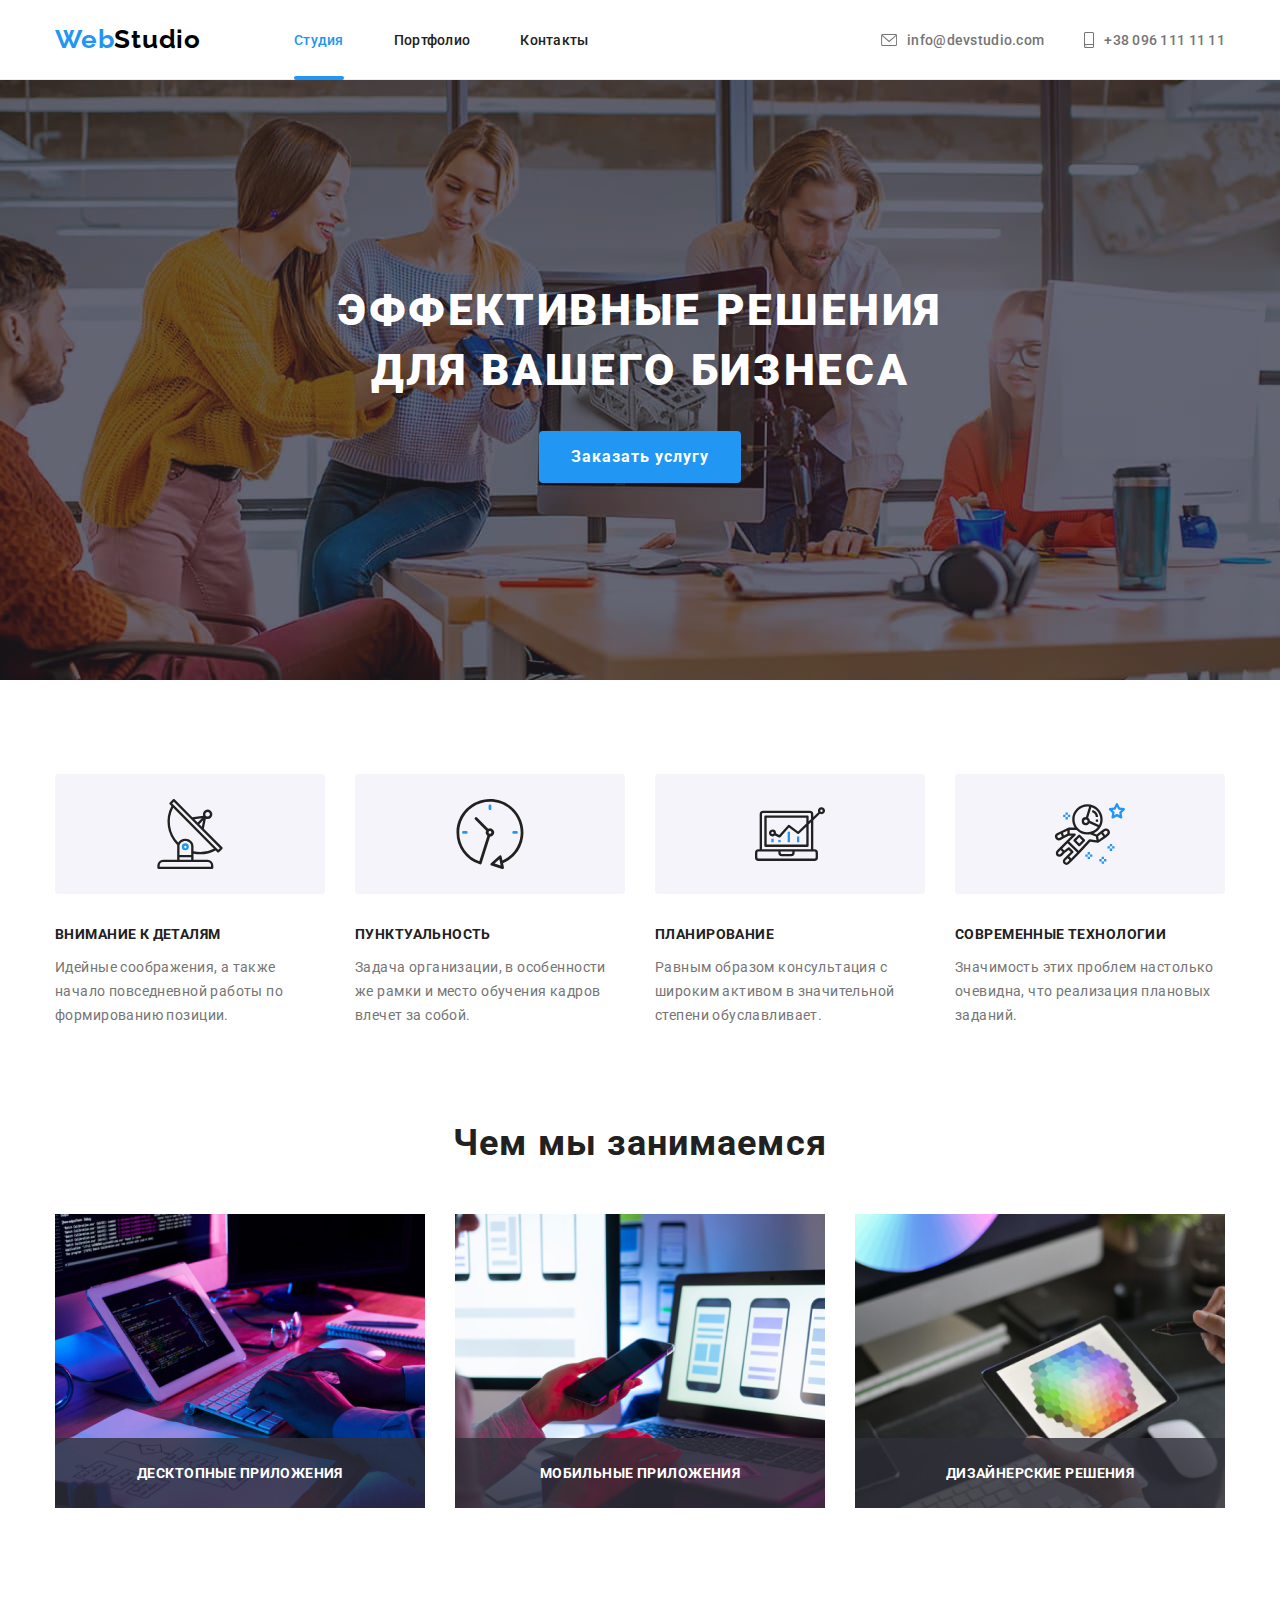
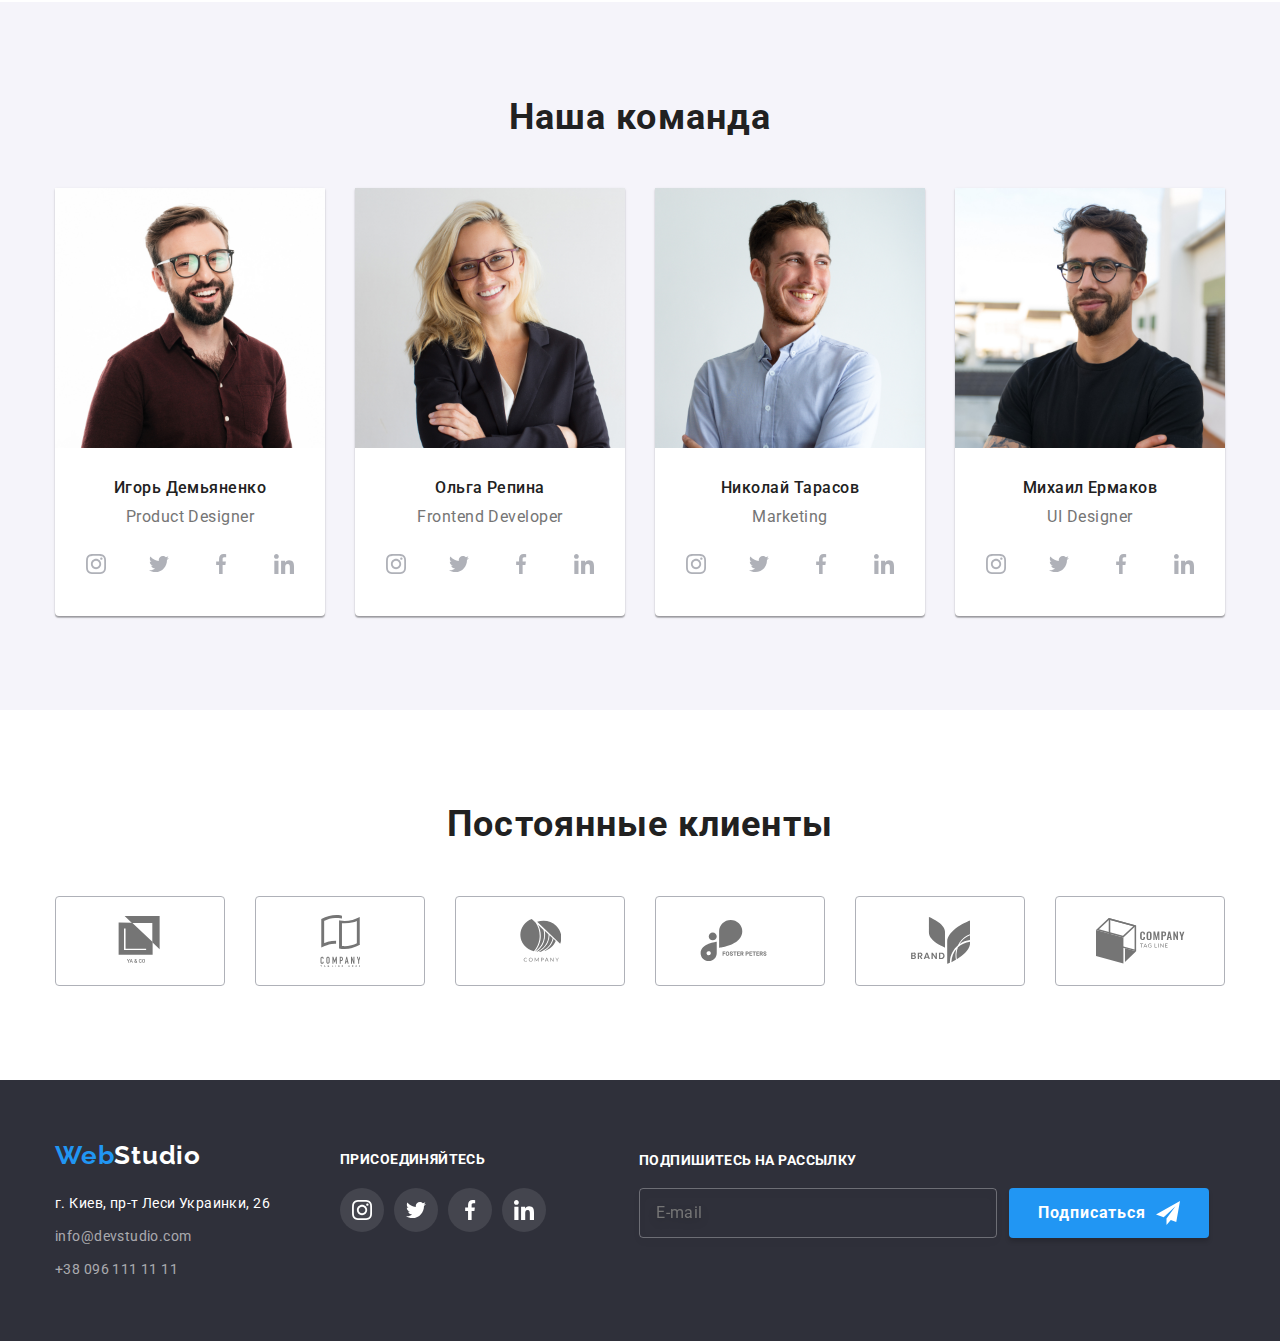
==== index.html @ c28a4b3b "Стартовый коммит" ====
<!DOCTYPE html>
<html lang="ru">
  <head>
    <meta charset="UTF-8" />
    <meta name="viewport" content="width=</head>device-width, initial-scale=1.0" />
    <title>WebStudio</title>
    <link rel="stylesheet" href="https://cdnjs.cloudflare.com/ajax/libs/modern-normalize/1.0.0/modern-normalize.css">
    <link href="https://fonts.googleapis.com/css2?family=Raleway:wght@700&family=Roboto:wght@400;500;700;900&display=swap" rel="stylesheet">
    <link rel="stylesheet" href="./css/style.css">
  </head>
  <body>

    <!--HEADER-->

      <header class="header">
        <div class="container">
        <nav class="navigation">
        <a class="logo" href="./index.html" aria-label="Logotype"> <span class="logo-web">Web</span>Studio</a>
        <ul class="navigation-list">
          <li class="navigation-list-item"><a class="navigation-list-link current" href="./index.html">Студия</a></li>
          <li class="navigation-list-item"><a class="navigation-list-link" href="./portfolio.html">Портфолио</a></li>
          <li class="navigation-list-item"><a class="navigation-list-link " href="">Контакты</a></li>
        </ul>
      </nav>
      <ul class="header-contacts">
          <li class="header-contacts-item"> 
            <a class="header-mail-link" href="mailto:info@devstudio.com">
              <svg class="envelope-svg" width="16px" height="12px">
               <use href="./img/sprite.svg#envelope"></use>
              </svg>
              info@devstudio.com 
            </a>
          </li>
          <li class="header-contacts-item">
            <a class="header-tel-link" href="tel:+380961111111">
              <svg class="smartphone-svg" width="10px" height="16px">
                <use href="./img/sprite.svg#smartphone"></use>
               </svg>
              +38 096 111 11 11
            </a>
          </li>
      </ul>
       </div>
     </header>


      <main>
        <!--HERO-->
        <div class="overlay">
         <section class="hero section">
          <div class="container">
          <h1 class="hero-title">Эффективные решения <br> для вашего бизнеса</h1>
          <a  class="hero-button" data-modal-open href="#">Заказать услугу</a>
        </div>
        </section>
      </div>
      

        <!-- FEATURES-->
        
        <section class="features">
          <div class="container">
          <h2 hidden class="features-title" >Особенности</h2>

          <ul class="features-list">
            <li class="features-list-item icon-1" >
              
<h3 class="features-subtitle">Внимание к деталям</h3>
<p class="features-text">
  Идейные соображения, а также начало повседневной работы по формированию позиции.
</p>
            </li>
            <li class="features-list-item icon-2" >
              <h3 class="features-subtitle">Пунктуальность</h3>
              <p class="features-text">
          Задача организации, в особенности же рамки и место обучения кадров влечет за собой.
             </p>
            </li>
            <li class="features-list-item icon-3">
              <h3 class="features-subtitle">Планирование</h3>
              <p class="features-text">
                Равным образом консультация с широким активом в значительной степени обуславливает.
              </p></li>
            <li class="features-list-item icon-4">
              <h3 class="features-subtitle">Современные технологии</h3>
<p class="features-text">
  Значимость этих проблем настолько очевидна, что реализация плановых заданий.
</p>
            </li>
          </ul>
        </div>
                </section>
      
          
        <!--WHAT WE DO-->

        <section class="examples">
          <div class="container">
          <h2 class="examples-titles"> Чем мы занимаемся</h2>
          <ul class="examples-list">
            <li>
              <div class="wrapper-examples">
           <img src="./img/pic1.jpg" alt="мужчина пишет код" width="370" height="294">
           <div class="overlay-examples">
           <p class="text-overlay-examples">Десктопные приложения</p>
          </div>
        </div>
            </li>
            <li>
              <div class="wrapper-examples">
              <img src="./img/pic3.jpg" alt="кто-то держит смартфон" width="370" height="294">
              <div class="overlay-examples">
                <p class="text-overlay-examples">Мобильные приложения</p>
              </div>
            </div>
            </li>
            <li>
              <div class="wrapper-examples">
              <img src="./img/pic2.jpg" alt="кто-то держит планшет" width="370" height="294">
              <div class="overlay-examples">
                <p class="text-overlay-examples">Дизайнерские решения</p>
              </div>
            </div>
            </li>
          </ul>
        </div>
        </section>

        <!--Our team-->
        <section class="team">
          <div class="container">
          <h2 class="team-title">Наша команда </h2>
          <ul class="team-list">
            <li class="teammate-item">
          <img src="./img/teammate1.jpg" alt="игорь улыбается" width="270" height="260">
          <div class="description-container">
          <h3 class="teammate-name">Игорь Демьяненко</h3>
          <p class="teammate-position" lang="en">Product Designer</p>
          <ul class="social-list">
          <li><a class="social-list-link" href=""><svg class="social-svg" width="20px" height="20px">
            <use href="./img/sprite.svg#instagram"></use>
          </svg>
        </a>
      </li>
          <li><a class="social-list-link" href=""><svg class="social-svg" width="20px" height="20px">
            <use href="./img/sprite.svg#twitter"></use>
          </svg>
        </a>
      </li>
          <li><a class="social-list-link" href=""><svg class="social-svg" width="20px" height="20px">
            <use href="./img/sprite.svg#facebook"></use>
          </svg>
        </a>
      </li>
          <li><a class="social-list-link" href=""><svg class="social-svg" width="20px" height="20px">
            <use href="./img/sprite.svg#linkedin"></use>
          </svg>
        </a>
      </li>
        </ul>
</div>
            </li>
            <li class="teammate-item">
              <img src="./img/teammate2.jpg" alt="ольга улыбается" width="270" height="260">
              <div class="description-container">         
          <h3 class="teammate-name">Ольга Репина</h3>
          <p class="teammate-position" lang="en">Frontend Developer</p>
          <ul class="social-list">
            <li><a class="social-list-link" href=""><svg class="social-svg" width="20px" height="20px">
              <use href="./img/sprite.svg#instagram"></use>
            </svg>
          </a>
        </li>
            <li><a class="social-list-link" href=""><svg class="social-svg" width="20px" height="20px">
              <use href="./img/sprite.svg#twitter"></use>
            </svg>
          </a>
        </li>
            <li><a class="social-list-link" href=""><svg class="social-svg" width="20px" height="20px">
              <use href="./img/sprite.svg#facebook"></use>
            </svg>
          </a>
        </li>
            <li><a class="social-list-link" href=""><svg class="social-svg" width="20px" height="20px">
              <use href="./img/sprite.svg#linkedin"></use>
            </svg>
          </a>
        </li>
          </ul>
          </div>
            </li>
            <li class="teammate-item">
              <img src="./img/teammate3.jpg" alt="николай улыбается" width="270" height="260">
              <div class="description-container">             
               <h3 class="teammate-name">Николай Тарасов</h3>
               <p class="teammate-position" lang="en">Marketing</p>
               <ul class="social-list">
                 <li><a class="social-list-link" href=""><svg class="social-svg" width="20px" height="20px">
                   <use href="./img/sprite.svg#instagram"></use>
                 </svg>
                </a>
              </li>
                 <li><a class="social-list-link" href=""><svg class="social-svg" width="20px" height="20px">
                   <use href="./img/sprite.svg#twitter"></use>
                 </svg>
                </a>
              </li>
                 <li><a class="social-list-link" href=""><svg class="social-svg" width="20px" height="20px">
                   <use href="./img/sprite.svg#facebook"></use>
                 </svg>
                </a>
              </li>
                 <li><a class="social-list-link" href=""><svg class="social-svg" width="20px" height="20px">
                   <use href="./img/sprite.svg#linkedin"></use>
                 </svg>
                </a>
              </li>
               </ul>
               </div>
            </li>
            <li class="teammate-item">
              <img src="./img/teammate4.jpg" alt="ольга улыбается" width="270" height="260">
              <div class="description-container">   
           <h3 class="teammate-name">Михаил Ермаков</h3>
           <p class="teammate-position" lang="en">UI Designer</p>
           <ul class="social-list">
             <li><a class="social-list-link" href=""><svg class="social-svg" width="20px" height="20px">
               <use href="./img/sprite.svg#instagram"></use>
             </svg>
            </a>
          </li>
             <li><a class="social-list-link" href=""><svg class="social-svg" width="20px" height="20px">
               <use href="./img/sprite.svg#twitter"></use>
             </svg>
            </a>
          </li>
             <li><a class="social-list-link" href=""><svg class="social-svg" width="20px" height="20px">
               <use href="./img/sprite.svg#facebook"></use>
             </svg>
            </a>
          </li>
             <li><a class="social-list-link" href=""><svg class="social-svg" width="20px" height="20px">
               <use href="./img/sprite.svg#linkedin"></use>
             </svg>
            </a>
          </li>
           </ul>
           </div>
            </li>
          </ul>
        </div>
        </section>

         <!--CLIENTS-->

    <section class="clients-section">
      <div class="container">
       <h2 class="clients-title">Постоянные клиенты</h2>
       <ul class="clients-list">
         <li class="clients-item"><a class="clients-link" href="">
           <svg class="clients-icon"  width="45px" height="50px" >
            <use href="./img/sprite.svg#client-1"></use>
           </svg>
         </a>
        </li>
        <li class="clients-item"><a class="clients-link" href="">
          <svg class="clients-icon" width="40px" height="52px" >
           <use href="./img/sprite.svg#client-2"></use>
          </svg>
        </a>
       </li>
       <li class="clients-item"><a class="clients-link" href="">
        <svg class="clients-icon" width="41px" height="43px" >
         <use href="./img/sprite.svg#client-3"></use>
        </svg>
      </a>
     </li>
     <li class="clients-item"><a class="clients-link" href="">
      <svg class="clients-icon" width="80px" height="42px" >
       <use href="./img/sprite.svg#client-4"></use>
      </svg>
    </a>
   </li>
   <li class="clients-item"><a class="clients-link" href="">
    <svg class="clients-icon" width="59px" height="47px" >
     <use href="./img/sprite.svg#client-5"></use>
         </svg>
       </a>
      </li>
      <li class="clients-item"><a class="clients-link" href="">
       <svg class="clients-icon" width="89px" height="46px" >
        <use href="./img/sprite.svg#client-6"></use>
       </svg>
     </a>
     </li>
       </ul>
      </div>
      </section>
      </main>


      <!--FOOTER-->
      <footer class="footer">
        <div class="container container-footer">
          <div class="footer-contacts">
          <a class="logo webstudio" href="./index.html" aria-label="Logotype"><span class="logo-web">Web</span><span class="logo-footer">Studio</span></a>
          <address class="address">
           
            <ul class="address-footer">
              <li class="address-footer-item"> г. Киев, пр-т Леси Украинки, 26</li>
              <li class="address-footer-item"><a class="footer-mail-link" href="mailto:info@devstudio.com">info@devstudio.com</a></li>
              <li class="address-footer-item"><a class="footer-tel-link" href="tel:+380961111111">+38 096 111 11 11</a> </li>
           </ul>       
        </address>
      </div>
        <div class="footer-connections">
          <h2>присоединяйтесь</h2>
          <ul class="social-list-footer">
            <li class="item-link-footer"><a class="social-link-footer" href=""><svg class="social-svg" width="20px" height="20px">
              <use href="./img/sprite.svg#instagram"></use>
            </svg></a></li>
            <li class="item-link-footer"><a class="social-link-footer" href=""><svg class="social-svg" width="20px" height="20px">
              <use href="./img/sprite.svg#twitter"></use>
            </svg></a></li>
            <li class="item-link-footer"><a class="social-link-footer" href=""><svg class="social-svg" width="20px" height="20px">
              <use href="./img/sprite.svg#facebook"></use>
            </svg></a></li>
            <li class="item-link-footer"><a class="social-link-footer" href=""><svg class="social-svg" width="20px" height="20px">
              <use href="./img/sprite.svg#linkedin"></use>
            </svg></a></li>
          </ul>
          </div>

          <div class="subscribe">
            <h2 class="subscribe-title">Подпишитесь на рассылку</h2>
            <form action="#" class="subscribe-form">
              <input type="email" name="subscribe-email" class="subscribe-input" placeholder="E-mail">
            
              <button type="submit" class="subscribe-btn">
                Подписаться
              </button>
            </form>
          </div>
      </div>
      </footer>


      <div class="backdrop is-hidden" data-modal>
        <div class="modal">
          <button type="button" class="close-button" data-modal-close> <svg  width="12px" height="12px">
            <use href="./img/sprite.svg#close-black">
            </use>
          </svg>
         </button>
         <form action="#" class="modal-form">
           <h2 class="modal-form-title">Оставьте свои данные, мы вам перезвоним</h2>

           <label class="modal-form-field"> 
            <span class="label-name">Имя</span>
             <span class="modal-form-field-wrapper">
           <input type="text" name="user-name" class="modal-form-input" required>
           <svg width="12" height="12" class="modal-form-svg-icon">
            <use href="./img/sprite.svg#icon-person"></use>
        </svg>
      </span>
          </label>

          <label class="modal-form-field">
            <span class="label-name">Телефон</span>
            <span class="modal-form-field-wrapper">
           <input type="tel" name="user-phone" class="modal-form-input" required>
           <svg width="12" height="12" class="modal-form-svg-icon">
            <use href="./img/sprite.svg#icon-tel-black"></use>
        </svg>
      </span>
          </label>

          <label class="modal-form-field">
             <span class="label-name">Почта</span>  
             <span class="modal-form-field-wrapper">
           <input type="email" name="user-email" class="modal-form-input" required>
           <svg width="12" height="12" class="modal-form-svg-icon">
            <use href="./img/sprite.svg#icon-email-black"></use>
        </svg>
      </span>
          </label>

          <label class="modal-form-field textarea-field">
            <span class="label-name">Комментарий</span>
           <textarea name="user-message" class="modal-form-message" placeholder="Введите текст"></textarea>
          </label>

             <input type="checkbox" name="user-policy" id="check-policy" class="modal-form-policy visually-hidden">
             <label for="check-policy" class="modal-form-policy-label">
              Соглашаюсь с рассылкой и принимаю <a href="#" style="color:#2196F3;" class="check-link">  Условия договора</a>
             </label>

             <div class="btn-wrapper">
             <button type="submit" value="accept-policy" class="modal-form-btn">Отправить</button>
            </div>
           
         </form>
        </div>
      </div>
      <script src="./js/modal.js"></script>
  </body>
</html>
---- css/style.css ----
:root {
    --main-font: "Roboto", sans-serif;
    --secondary-font: "Raleway", sans-serif;
    --primary-text-color: #757575;
    --secondary-text-color: #212121;
    --title-text-color: #FFFFFF;
    --accent-color: #2196F3;
    --bg-color: #2F303A;
    }    

    *,
    *::before,
    *::after {
      margin: 0;
      padding: 0;
    }

    .visually-hidden {
      position: absolute !important;
      clip: rect(1px 1px 1px 1px); /* IE6, IE7 */
      clip: rect(1px, 1px, 1px, 1px);
      padding: 0 !important;
      border: 0 !important;
      height: 1px !important;
      width: 1px !important;
      overflow: hidden;
    }

body {
    font-family: var(--main-font);
    font-style: normal;

}
ul{
      list-style: none;
}

a{
    text-decoration: none;
}

img{
    display: block;
}
    

.container{
    margin-left: auto;
    margin-right: auto;
    width: 1200px;
    padding-right: 15px ;
    padding-left: 15px;
    }

/*======START MODAL FORM=======*/
.backdrop{
  position: fixed;
  top:0;
  left:0;
  width: 100%;
  height: 100%;
  background-color: rgba(0, 0, 0, 0.2);
  transition-duration: 250ms;
  transition-timing-function: cubic-bezier(0.4, 0, 0.2, 1);
  overflow-y: auto;
  
}

.modal{
  position: absolute;
  top: 50%;
  left: 50%;
  transform: translate(-50%, -50%);
  
  width: 528px;
  height: 581px;
  background-color: #fff;
  box-shadow: 0px 1px 3px rgba(0, 0, 0, 0.12), 0px 1px 1px rgba(0, 0, 0, 0.14), 0px 2px 1px rgba(0, 0, 0, 0.2);
  border-radius: 4px;
  padding: 40px;
}
 .backdrop.is-hidden{
  opacity: 0;
  visibility: hidden;
  pointer-events: none;
}

.modal-form{
  display: flex;
  flex-direction: column;
}

.modal-form-title{
margin-bottom: 12px;
font-family:var(--main-font)
font-style: normal;
font-weight: bold;
font-size: 20px;
line-height: 1.15;
text-align: center;
letter-spacing: 0.03em;
color:var(--secondary-text-color)

}

.modal-form-field{

margin-bottom: 10px;
font-family:var(--main-font);
font-style: normal;
font-weight: normal;
font-size: 12px;
line-height: 1.17;
letter-spacing: 0.01em;
color:var(--primary-text-color);

}

.label-name{
  display: block;
  margin-bottom: 4px;
}
.modal-form-field-wrapper{
  display: block;
  position: relative;
  
  
}

.modal-form-svg-icon{
  position: absolute;
  top: 50%;
  transform: translateY(-50%);
  left: 12px;
  
  
}

.modal-form-input:focus,
.modal-form-message:focus{
  outline: none;
  border: 1px solid var(--accent-color) ;
}

.modal-form-input:focus +.modal-form-svg-icon{
  fill: var(--accent-color);
}

.modal-form-input{
display: block;
width: 100%;
height: 40px;
padding-left: 42px;
background-color: #FFFFFF;
transition-duration: 250ms;
transition-timing-function: cubic-bezier(0.4, 0, 0.2, 1);


border: 1px solid rgba(33, 33, 33, 0.2);
border-radius: 4px;

}
.textarea-field{
  
  margin-bottom: 20px;
}

.modal-form-message{
display: block;
width: 100%;
padding: 12px 16px;
height: 120px;
border: 1px solid rgba(33, 33, 33, 0.2);
border-radius: 4px;
resize: none;
transition-duration: 250ms;
transition-timing-function: cubic-bezier(0.4, 0, 0.2, 1);

}

.modal-form-policy:checked + .modal-form-policy-label::before{
  background-image: url(../img/checked.svg);
  background-color: #2196F3;
  background-repeat: no-repeat;
  border-color: #2196F3;
  
}

.modal-form-policy-label::before{
  content: "";
  display: inline-block;
  
  width: 16px;
  height: 15px;
  border: 2px solid #212121;
  border-radius: 4px;
  margin-right: 8px;
  cursor: pointer;
  
}


.modal-form-policy-label{
  display: flex;
  align-items: center;
  margin-bottom: 30px;
  
  font-style: normal;
  font-weight: 400;
  font-size: 14px;
  line-height: 1.72;
  letter-spacing: 0.03em;
  color: var(--primary-text-color);
  font-family: var(--main-font);

}

.close-button{
  position: absolute;
  top: 8px;
  right: 8px;
  width: 30px;
  height: 30px;
  background-color: #FFFFFF;
  border: 1px solid rgba(0, 0, 0, 0.1);
  border-radius: 50%;
  cursor: pointer;
  transition-duration: 250ms;
  transition-timing-function: cubic-bezier(0.4, 0, 0.2, 1);
}

.close-button:hover,
.close-button:focus{
  fill: var(--accent-color);
}

.btn-wrapper{
  display: flex;
  justify-content: center;
}

.modal-form-btn{
 align-self: flex-start;
 border: 0px;
 border-radius: 4px;
padding: 11px 32px;
box-shadow: 0px 4px 4px rgba(0, 0, 0, 0.15);
border-radius: 4px;
min-width: 200px;

font-weight: 700;
font-size: 16px;
line-height: 1.88;
align-items: center;
letter-spacing: 0.06em;
color: var(--title-text-color);
background-color:var(--accent-color);
cursor: pointer;
}


.check-link{
  text-decoration: underline;
}
/*======END MODAL FORM=========*/

/*-----START HEADER-------*/

.header {
  display: block;
    height: 80px;
    border-bottom: 1px solid #ececec;
}

.header .container{
    display: flex;
    }
    
.logo{
    font-family: var(--secondary-font);
    font-weight: 700;
    font-size: 26px;
    line-height: 1.20;
    letter-spacing: 0.03em;
    color: #000000;
    
}
.logo-web{
    color: var(--accent-color);
}

.navigation{
    display: flex;
    align-items: center;
    
    
}
.navigation-list{
    display: flex;
    margin-left: 93px;
    
}

.navigation-list-item{

    margin-right: 50px;
    position: relative;
    
    }
.navigation-list-item:last-child{
    margin-right: 0;
}
.navigation .navigation-list-link.current{
    color: var(--accent-color);
   }


.navigation-list-link{
  display: block;
  padding-bottom: 32px;
  padding-top: 32px;
  
    
    font-weight: 500;
    font-size: 14px;
    line-height: 1.15;
    letter-spacing: 0.02em;
    color: var(--secondary-text-color);
    transition-duration: 250ms;
    transition-timing-function: cubic-bezier(0.4, 0, 0.2, 1);
    
}
.navigation-list-link.current::after{
  content: "";
  display: block;
  width: 100%;
  position: absolute;
  bottom: 0;
  left: 0;
  height: 4px;
  background: #2196F3;
  border-radius: 2px;
}

 

.navigation-list-link:hover,
.navigation-list-link:focus{
color: var(--accent-color); 
}
 
.header-contacts{
    display: flex;
    align-items: center;
    margin-left:auto;
    }

.header-contacts-item{
    
    margin-right: 40px;
    
}


.header-contacts-item:last-child{
margin-right: 0;
}

.header-mail-link{
    display: flex;
    align-items: center;
}
.envelope-svg{
    
    margin-right: 10px;
    fill: currentcolor;
    
}
.header-tel-link{
    display: flex;
    align-items: center;
}
.smartphone-svg{
    margin-right: 10px;
    fill: currentcolor;
}
.envelope-svg:hover,
.envelope-svg:focus,
.smartphone-svg:hover,
.smartphone-svg:focus{

    fill: var(--accent-color);
}

.header-tel-link,
.header-mail-link{
font-weight: 500;
font-size: 14px;
line-height: 1,15;
letter-spacing: 0.02em;
color: var(--primary-text-color);
transition-duration: 250ms;
  transition-timing-function: cubic-bezier(0.4, 0, 0.2, 1);
}


.header-tel-link:hover,
.header-tel-link:focus,
.header-mail-link:hover,
.header-mail-link:focus {
color: var(--accent-color);
}

/*------END HEADER--------*/

/*--------START HERO----------*/

.overlay{
    height: 600px;
    max-width: 1600px;
    margin-left: auto;
    margin-right: auto;
    background-color: #C4C4C4;
    background-image: linear-gradient(
      to right,
      rgba(47, 48, 58, 0.4),
      rgba(47, 48, 58, 0.4)
    ),
     url(../img/bground.jpg);
    background-repeat: no-repeat;
    background-size: cover;
    background-position: center;
}
.hero{
    padding-top: 200px;
    text-align: center;
 
 
}

.hero-title{
  margin-bottom: 30px;
   font-size: 44px;
   line-height: 1.37;
   text-align: center;
   letter-spacing: 0.06em;
   font-weight: 900;
   text-transform: uppercase;
   color: var(--title-text-color);
}
.hero-button{
  display: inline-block;
  border-radius: 4px;
  padding: 11px 32px;
  box-shadow: 0px 4px 4px rgba(0, 0, 0, 0.15);
  border-radius: 4px;
  border: 0px;
  min-width: 200px;
  
  font-weight: 700;
  font-size: 16px;
  line-height: 1.88;
  align-items: center;
  letter-spacing: 0.06em;
  color: var(--title-text-color);
  background-color:var(--accent-color);
  cursor: pointer;
  
}


/*--------END HERO------------*/

/*--------START FEATURES-------*/
.features{
  padding-top: 94px;  
  padding-bottom: 94px ;
}
.features-list{
    display: flex; 
}
.features-list-item::before {
    display: block; 
    content: '';
    height: 120px;
    background: #f5f4fa;
    border-radius: 4px;
    margin-bottom: 30px;
    background-repeat: no-repeat;
    background-position: center;
  }

  .icon-1::before {
    background-image: url(../img/antenna.svg);
  }
  .icon-2::before {
    background-image: url(../img/clock.svg);
  }
  .icon-3::before {
    background-image: url(../img/diagram.svg);
  }
  .icon-4::before {
    background-image: url(../img/astronaut.svg);
  }
  

.features-list-item:not(:last-child){
    margin-right:30px;
}

.features-list-item{
    
    width: 270px;
    }


.features-subtitle{
margin-bottom: 10px; 

font-weight: 700;
font-size: 14px;
line-height: 1.50;
letter-spacing: 0.03em;
text-transform: uppercase;
color: var(--secondary-text-color);
}
.features-text{
  
font-weight: 400;
font-size: 14px;
line-height: 1.73;
letter-spacing: 0.03em;
color: var(--primary-text-color);
}

/*--------END FEATURES-------*/

/*------START WHAT WE DO----------*/

.examples{
    padding-bottom: 94px;
     
}

.examples-list{
    display: flex;
    justify-content: space-between;
}
.examples-titles{
margin-bottom: 50px;

font-weight: 700;
font-size: 36px;
line-height: 1.17;
text-align: center;
letter-spacing: 0.03em;
color: var(--secondary-text-color);
}
.wrapper-examples{
  position: relative;
}

.overlay-examples{
  position: absolute;
  bottom: 0;
  left: 0;
  display: flex;
  width: 100%;
  height: 70px;
  background: rgba(47, 48, 58, 0.8);
}
.text-overlay-examples{
  display: flex;
  justify-content: center;
  align-items: center;
  font-family: Roboto;
  font-style: normal;
  font-weight: bold;
  font-size: 14px;
  line-height: 1.142;
  text-align: center;
  letter-spacing: 0.03em;
  text-transform: uppercase;
  color: var(--title-text-color);
  margin: 0 auto;
}

/*------END WHAT WE DO----------*/

/*------START OUR TEAM----------*/

.team{
    padding-top: 94px;
    padding-bottom: 94px;
    background: #F5F4FA;
    
}

.team-title{

margin-bottom: 50px;


font-weight: 700;
font-size: 36px;
line-height: 1.17;
text-align: center;
letter-spacing: 0.03em;
color: var(--secondary-text-color);
}

.team-list{
    display: flex;
    justify-content: space-between;
}
.teammate-item{
    


    background: #FFFFFF;
    box-shadow: 0px 1px 3px rgba(0, 0, 0, 0.12), 0px 1px 1px rgba(0, 0, 0, 0.14),
    0px 2px 1px rgba(0, 0, 0, 0.2);
    border-radius: 0px 0px 4px 4px;
}

.teammate-item h3{
    
 text-align: center;

}
.teammate-name{
margin-top: 30px;
margin-bottom: 10px;

font-weight: 500;
font-size: 16px;
line-height: 1.19;
letter-spacing: 0.03em;
color: var(--secondary-text-color);
}
.teammate-position{
margin-bottom: 16px;
font-weight: 400;
font-size: 16px;
line-height: 1.19;
letter-spacing: 0.03em;
text-align: center;
color: var(--primary-text-color);
}
.social-list {

    display: flex;
    justify-content: space-evenly;
    padding: 0;
    margin: 0;
  
  }
  
  .social-list-link {
    display: flex;
    justify-content: center;
    align-items: center;
    width: 44px;
    height: 44px;
    border-radius: 50%;
    fill: #AFB1B8;
    transition-duration: 250ms;
    transition-timing-function: cubic-bezier(0.4, 0, 0.2, 1);

  
  }
  
  .social-list-link:hover,
  .social-list-link:focus {
  
    background-color: var(--accent-color);
  
  }
  
  .social-list-link:hover .social-svg,
  .social-list-link:focus .social-svg {
  
    fill: #ffffff;
  }
  
.description-container{
    padding-bottom: 30px;
}

/*------END OUR TEAM----------*/

/*--------START CLIENTS--------*/
.clients-section {
    padding-bottom: 94px;
    padding-top: 94px ;
}
  
.clients-title {
    font-weight: bold;
    font-size: 36px;
    line-height: 1.16;
    letter-spacing: 0.03em;
    color: var(--secondary-text-color);
    text-align: center;
    margin: 0px;
    padding: 0px;
    margin-bottom: 50px;
    
  }
  .clients-list {
    display: flex;
    justify-content: space-between;
    margin: 0px;
    padding: 0px;
  }
  .clients-item {
        
    Width: 170px;
    Height: 90px;
  }
  .clients-link:hover,
  .clients-link:focus {
    border: 1px solid var(--accent-color);
    border-radius: 4px;
    color: var(--accent-color);
    
  }
  .clients-link {
    display: flex;
    justify-content: center;
    align-items: center;
    Width: 170px;
    Height: 90px;
    color: #757575;
    border: 1px solid #AFB1B8;
    border-radius: 4px;
    transition-duration: 250ms;
    transition-timing-function: cubic-bezier(0.4, 0, 0.2, 1);

  }
  .clients-icon {
    fill: currentcolor;
  }
  
/*--------END CLIENTS---------*/

/*------START FOOTER---------*/

.footer{
  background-color: var(--bg-color);
}
.container-footer{
    display: flex;
    margin-left: auto;
    margin-right: auto;
    padding-bottom: 60px;
    padding-top: 60px;
}
.footer-contacts{
    margin-right: 70px;
}

.logo-footer{
    color: #FFFFFF;
}
.webstudio{
    display:block ;
    margin-bottom: 20px;
}

.address-footer-item:not(:last-child){
    margin-bottom: 9px;

    }

.footer address{

font-style: normal;
}
.address{
font-weight: 400;
font-size: 14px;
line-height: 1.72;
letter-spacing: 0.03em;
color: var(--title-text-color);
}
.footer-mail-link{
font-weight: 400;
font-size: 14px;
line-height: 1.72;
letter-spacing: 0.03em;
color: rgba(255, 255, 255, 0.6);
}
.footer-tel-link{
font-weight: 400;
font-size: 14px;
line-height: 1.72;
letter-spacing: 0.03em;
color: rgba(255, 255, 255, 0.6);

}

    
    

.footer-connections h2 {
    margin: 0;
    padding: 0;
    padding-top: 12px;
    margin-bottom: 20px;
    
    font-weight: bold;
    font-size: 14px;
    line-height: 1.14;
    letter-spacing: 0.03em;
    text-transform: uppercase;
     color: var(--title-text-color);
  }
  .social-list-footer {
    display: flex;
    justify-content: space-evenly;
    padding: 0;
    margin: 0;
  
  }
  .social-link-footer {
    display: flex;
    justify-content: center;
    align-items: center;
    width: 44px;
    height: 44px;
    border-radius: 50%;
    background-color: rgba(255, 255, 255, 0.1);
    fill: var(--title-text-color);
    transition-duration: 250ms;
    transition-timing-function: cubic-bezier(0.4, 0, 0.2, 1);

  }
  .item-link-footer:not(:last-child) {
    margin-right: 10px;
  }
  .social-link-footer:hover,
  .social-link-footer:focus {
    background-color: var(--accent-color);
  }

  .subscribe{
    margin-left: 93px;
  }

  .subscribe-form{
    display: flex;
  }
.subscribe-title{
  padding-top: 12px;
  margin-bottom: 20px;
  font-style: normal;
  font-weight: 700;
  font-size: 14px;
  line-height: 1.15;
  letter-spacing: 0.03em;
  text-transform: uppercase;
  color: var(--title-text-color);
  font-family: var(--main-font);
}

.subscribe-input{
width: 358px;
height: 50px;
padding-left: 16px;
margin-right: 12px;
border: 1px solid rgba(255, 255, 255, 0.3);
filter: drop-shadow(0px 4px 4px rgba(0, 0, 0, 0.15));
background-color: transparent;
border-radius: 4px;

font-family: Roboto;
font-style: normal;
font-weight: 400;
font-size: 16px;
line-height: 1.25;
letter-spacing: 0.03em;
color: rgba(255, 255, 255, 0.6);
}

.subscribe-btn{
display: flex;
align-items: center;
justify-content: center;

width: 200px;
height: 50px;
background: #2196F3;
box-shadow: 0px 4px 4px rgba(0, 0, 0, 0.15);
border-radius: 4px;
border: 0px;
cursor: pointer;

font-family: var(--main-font);
font-style: normal;
font-weight: 700;
font-size: 16px;
line-height: 1.875;
letter-spacing: 0.06em;
color: #FFFFFF;
}

.subscribe-btn::after{
  content: "";
  width: 24px;
  height: 24px;
  margin-left: 10px;
  

  background-image: url(../img/send.svg);
  background-size: contain;
  
}

/*------END FOOTER---------*/

/*------START PORTFOLIO---------*/


.portfolio{
  padding-top: 94px;
  padding-bottom:94px;
}
.portfolio-filter{
  display: flex;
  justify-content: center;
  margin-bottom: 50px;

}

.portfolio-filter-btn{
  display: inline-block; 
  border: 0px;
  border-radius: 4px;
  padding-top: 6px;
  padding-bottom: 6px;
  padding-right: 22px;
  padding-left: 22px;

  font-weight: 500;
  font-size: 16px;
  line-height: 1.625;
  text-align: center;
  letter-spacing: 0.03em;
  color: var(--secondary-text-color);
  transition-duration: 250ms;
  transition-timing-function: cubic-bezier(0.4, 0, 0.2, 1);
   
 
  
 }
    .portfolio-filter-btn:hover,
    .portfolio-filter-btn:focus{
    color: var(--title-text-color);
    background-color: var(--accent-color);
    box-shadow: 0px 1px 1px rgba(0, 0, 0, 0.12), 0px 4px 4px rgba(0, 0, 0, 0.06),
    1px 4px 6px rgba(0, 0, 0, 0.16);
    }

.button{
    
    background: #F5F4FA;
    border-radius: 4px;
}     



    .button:not(:last-child){
        margin-right: 8px;
    }
 
    

.portfolio-list{
    display: flex;
    flex-wrap: wrap;
    margin-left: auto;
    margin-right: auto;
    }

.portfolio-list-item{
    width: 370px;
    margin-right: 30px;
    margin-bottom: 30px;
  }

.portfolio-list-item:hover .overlay-portfolio{
  opacity: 1;
  visibility: visible;
  pointer-events: auto;
  transform: translateY(0%);

  }
  .portfolio-list-link:focus .overlay-portfolio{
    opacity: 1;
    visibility: visible;
    pointer-events: auto;
    transform: translateY(0%);
  
    }
  .portfolio-list-link{
  display: block;
  transition-duration: 250ms;
  transition-timing-function: cubic-bezier(0.4, 0, 0.2, 1);
}
.portfolio-list-link:hover,
.portfolio-list-link:focus{
  box-shadow: 0px 1px 1px rgba(0, 0, 0, 0.12), 0px 4px 4px rgba(0, 0, 0, 0.06),
  1px 4px 6px rgba(0, 0, 0, 0.16);
}
.portfolio-list-item:nth-child(3n){
    margin-right: 0px;
}
.portfolio-list-item:nth-last-child(-n + 3){
    margin-bottom: 0px;
}
.portfolio-list-item h2{
    margin-bottom: 0px;
  padding-top: 20px;
  padding-left: 24px;
  padding-right: 24px;
}
.portfolio-list-item p{
    margin-bottom: 0px;
  margin-top: 4px;
  padding-left: 24px;
  padding-right: 24px;
  padding-bottom: 20px;
  
}
.wrapper-portfolio{
  position: relative;
  overflow: hidden;
}
.overlay-portfolio{
  
  position: absolute;
    top: 0;
    left: 0;
    display: flex;
    width: 100%;
    height: 100%;
    background: rgba(33, 150, 243, 0.9);
    margin: 0;
    padding: 63px 24px;
    transform: translateY(100%);
    transition-duration: 250ms;
    transition-timing-function: cubic-bezier(0.4, 0, 0.2, 1);
    opacity: 0;
    visibility: hidden;
    pointer-events: none;
}
.overlay-text-portfolio{
    font-family: Roboto;
    font-style: normal;
    font-weight: normal;
    font-size: 18px;
    line-height: 1.555;
    letter-spacing: 0.03em;
    color: var(--title-text-color);
    margin-top: 0px;
    margin-bottom: 0px;
  }

.list-container{
    border-top: 0px solid #eeeeee;;
    border-left:  1px solid #eeeeee;
    border-right:  1px solid #eeeeee;
    border-bottom:  1px solid #eeeeee;
    
    
}

 .portfolio-list-title{
font-weight: 700;
font-size: 18px;
line-height: 2;
letter-spacing: 0.06em;
color: var(--secondary-text-color);
}
.portfolio-list-text{
font-weight: 400;
font-size: 16px;
line-height: 1.875;
letter-spacing: 0.03em;
color: var(--primary-text-color);
}


/*------END PORTFOLIO---------*/
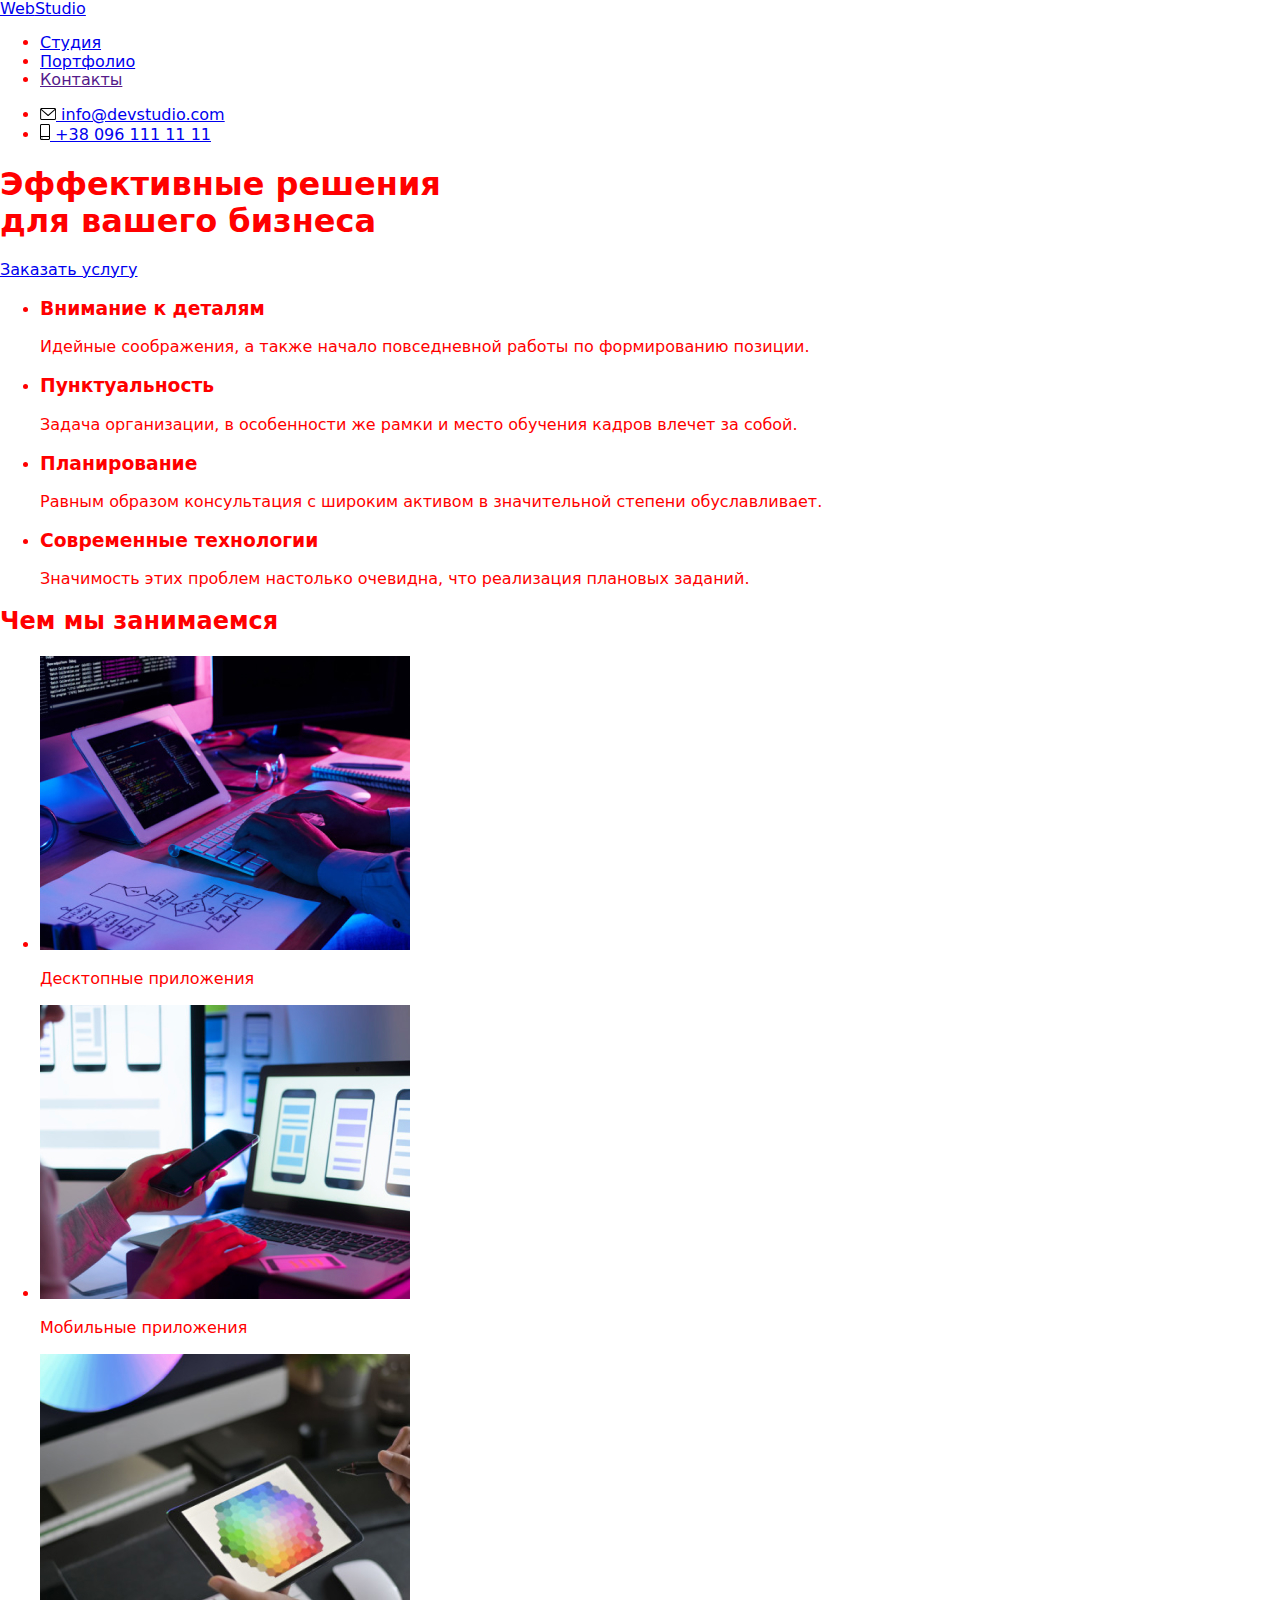
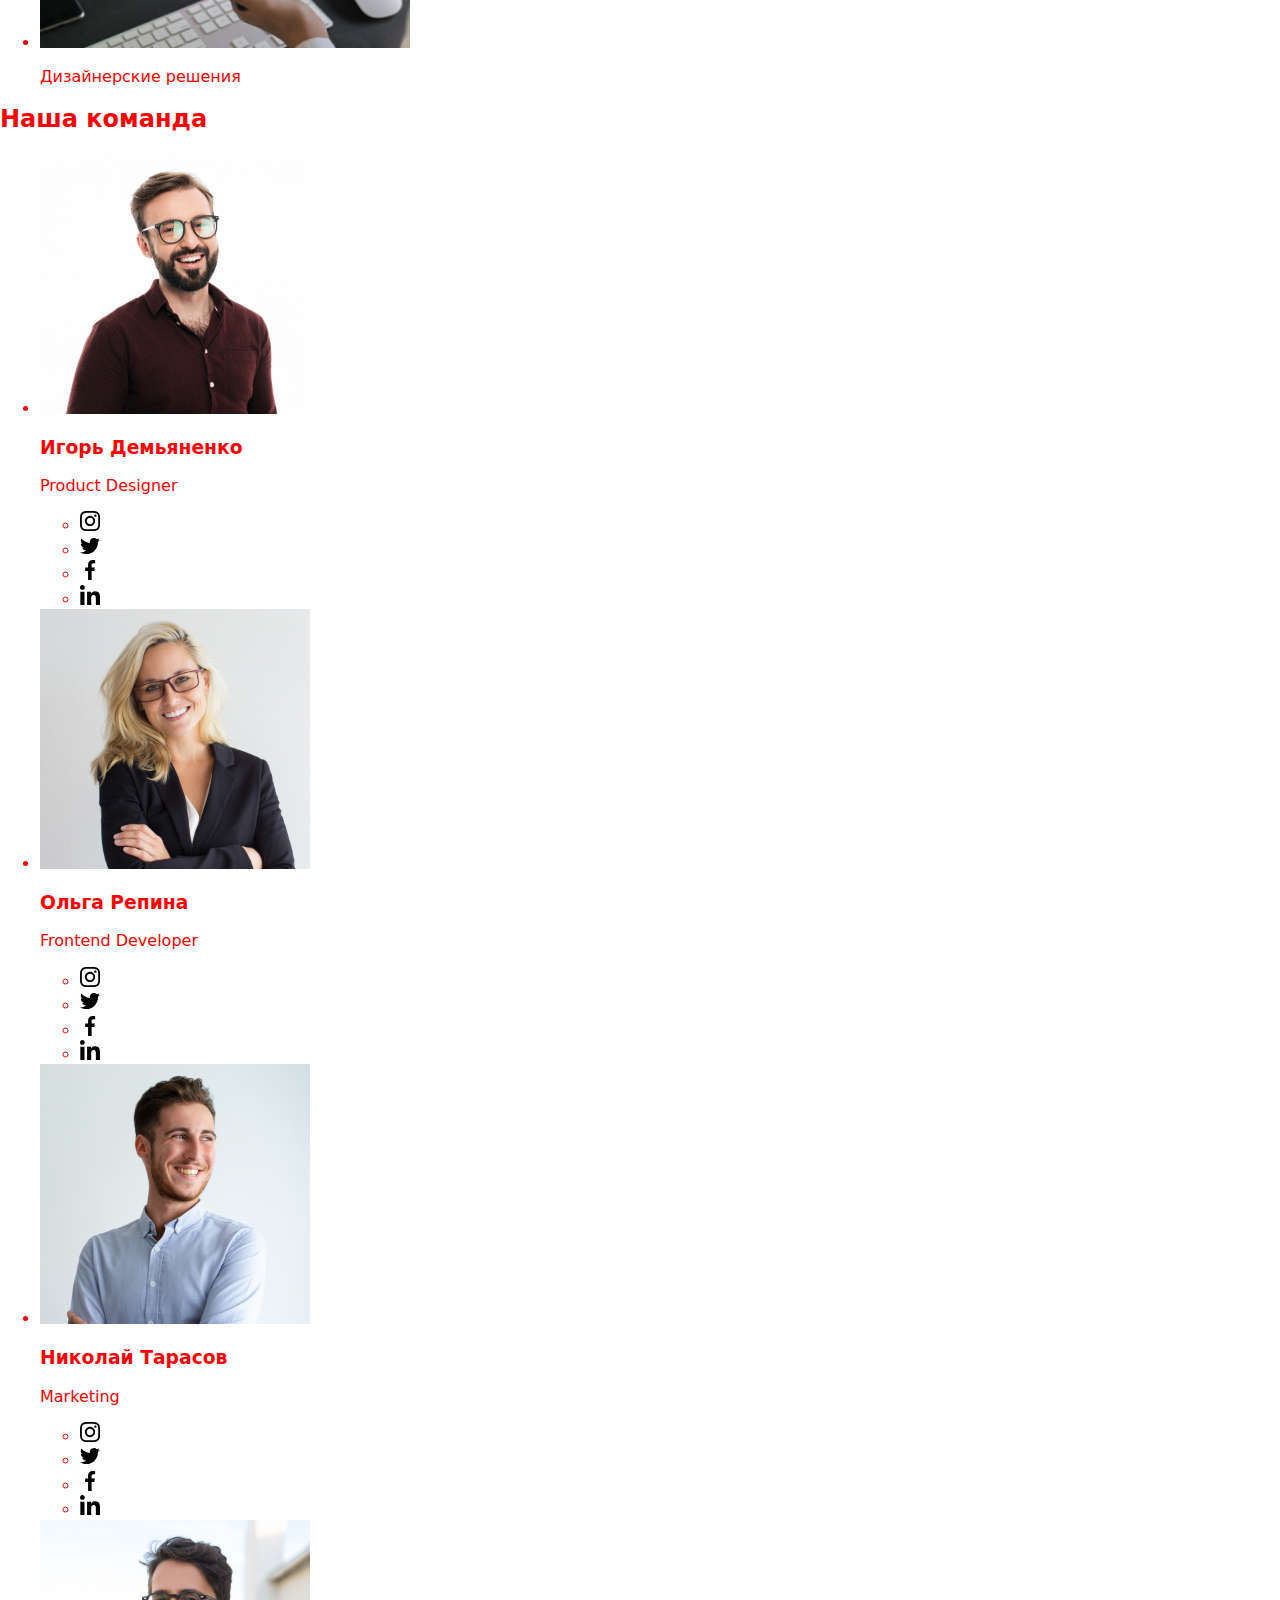
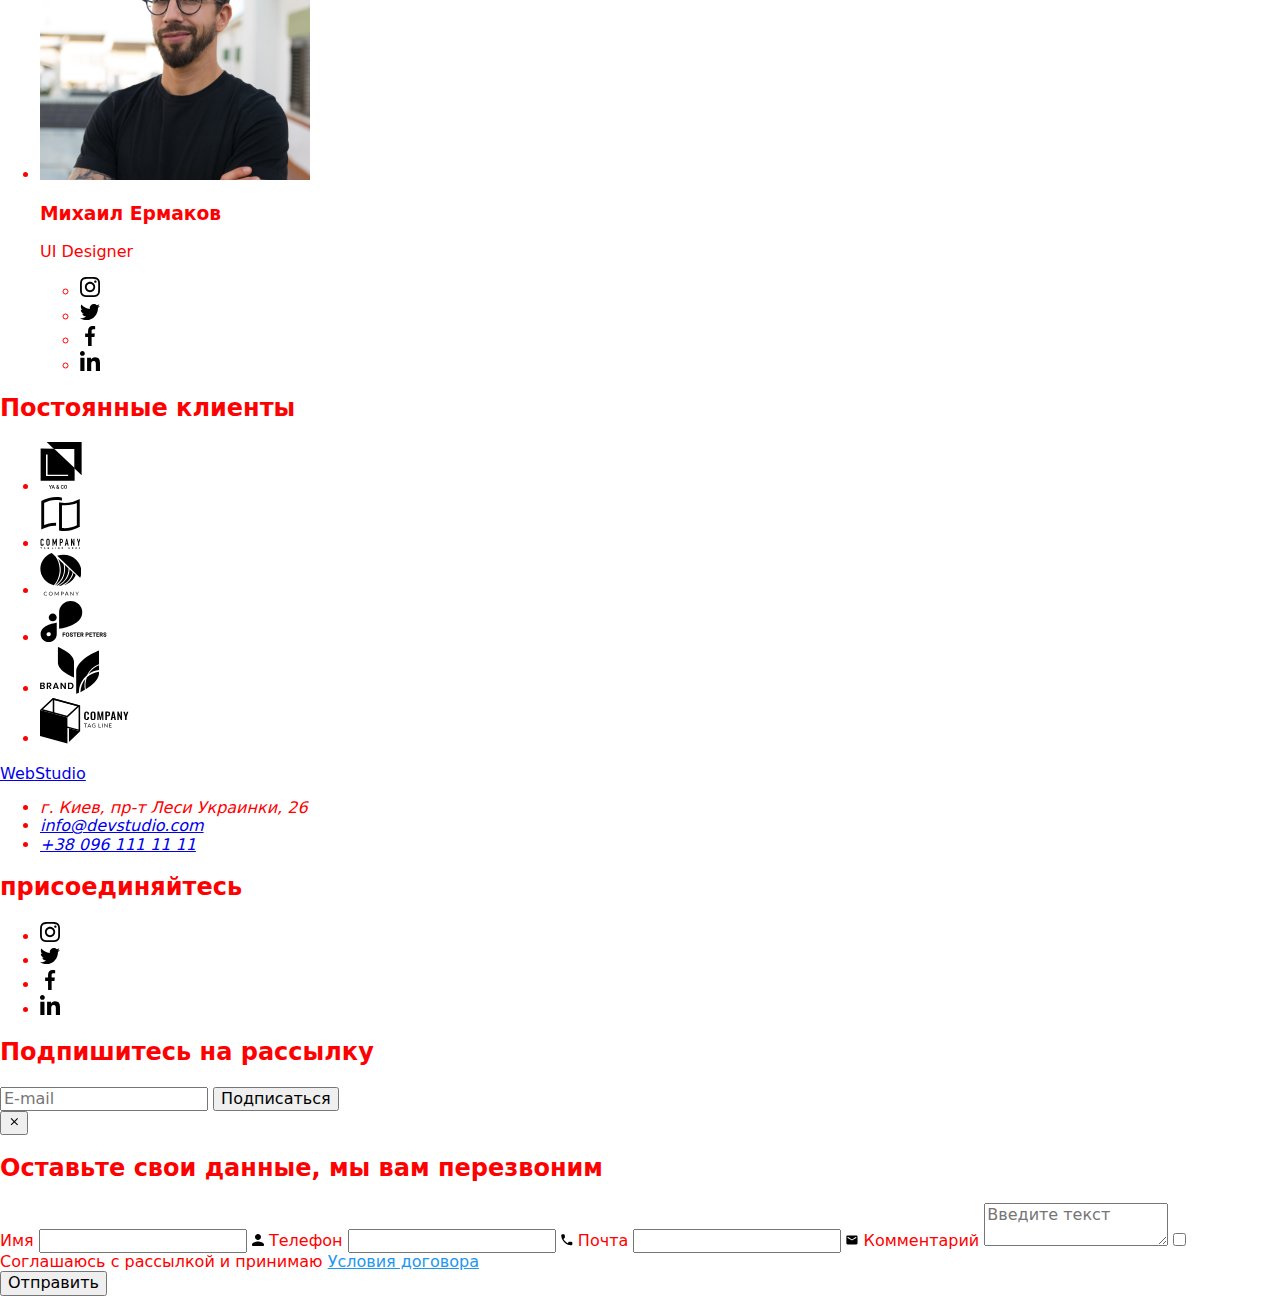
==== commit 42e47d25: "Создает папку Sass, добавляет настройки препроцессора" ====
--- a/index.html
+++ b/index.html
@@ -6,7 +6,7 @@
     <title>WebStudio</title>
     <link rel="stylesheet" href="https://cdnjs.cloudflare.com/ajax/libs/modern-normalize/1.0.0/modern-normalize.css">
     <link href="https://fonts.googleapis.com/css2?family=Raleway:wght@700&family=Roboto:wght@400;500;700;900&display=swap" rel="stylesheet">
-    <link rel="stylesheet" href="./css/style.css">
+    <link rel="stylesheet" href="./css/main.min.css">
   </head>
   <body>
 
--- a/css/main.min.css
+++ b/css/main.min.css
@@ -0,0 +1,2 @@
+body{color:red}
+/*# sourceMappingURL=main.min.css.map */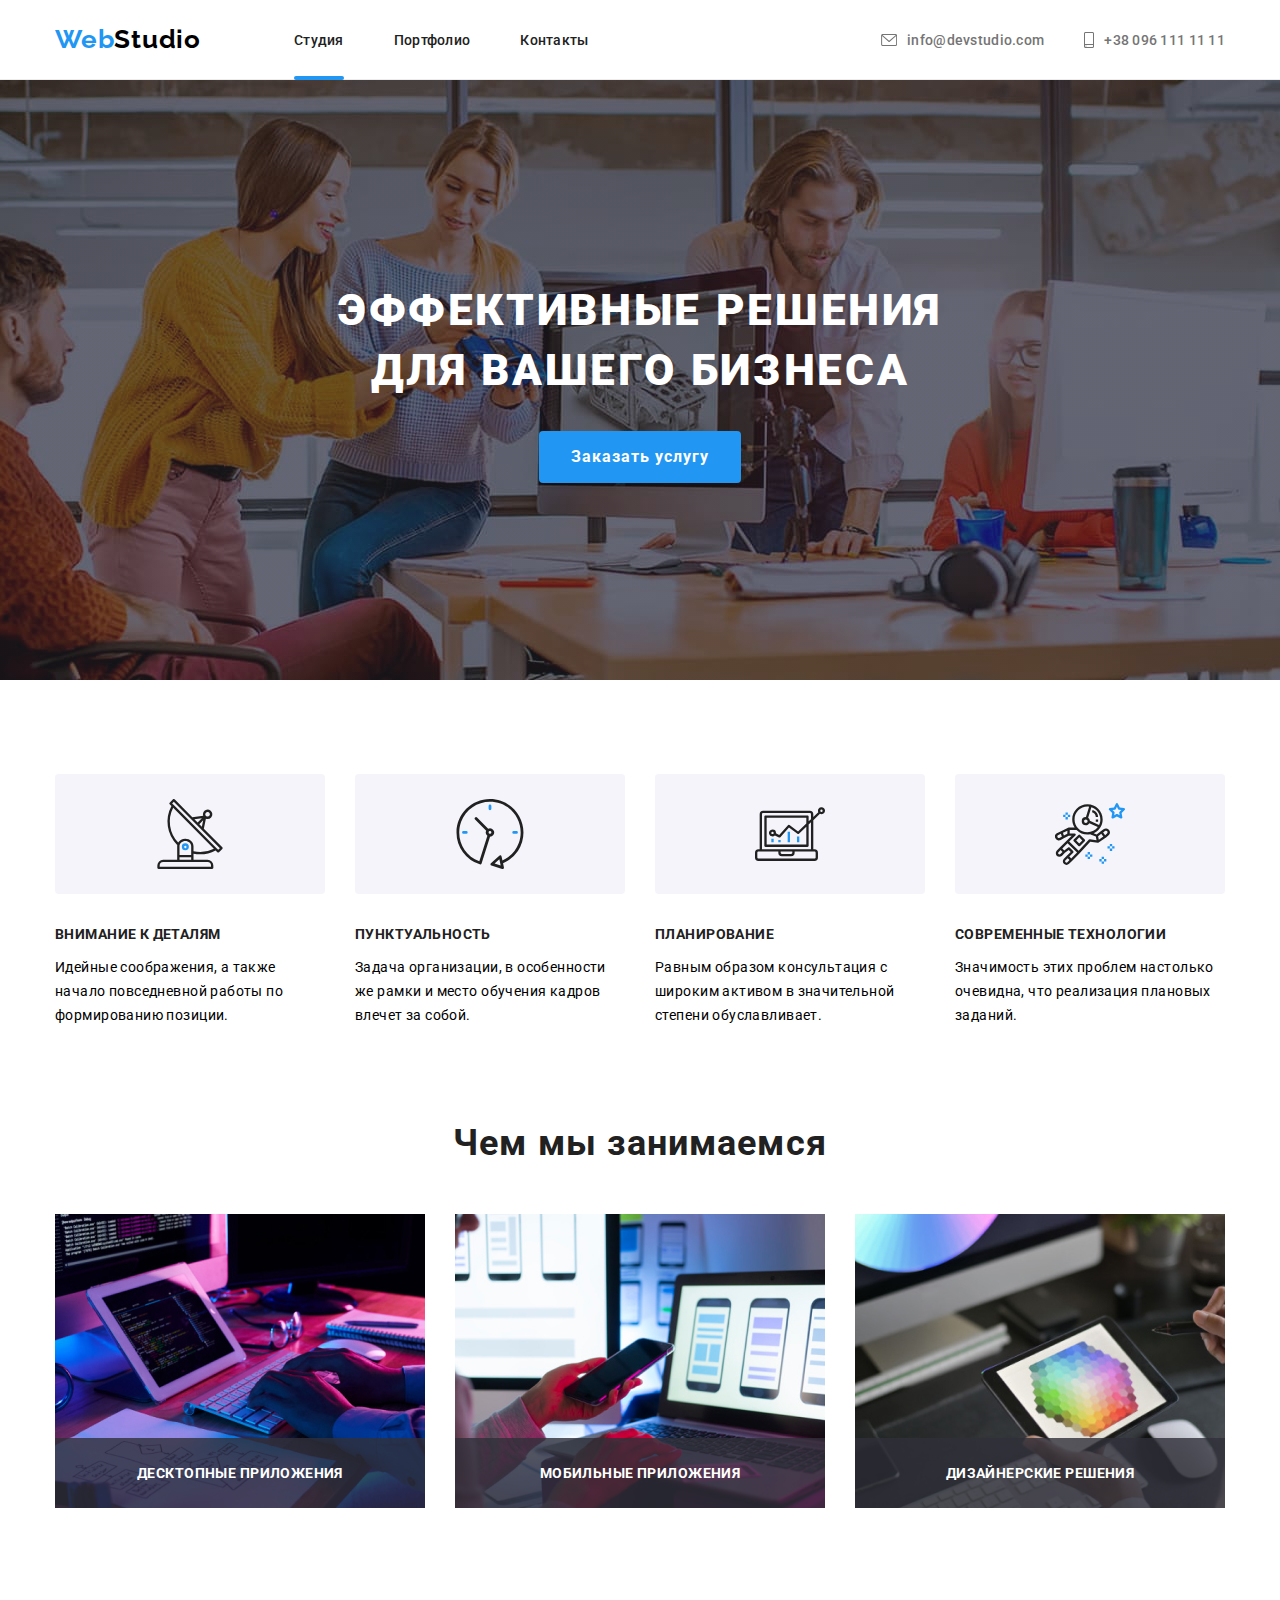
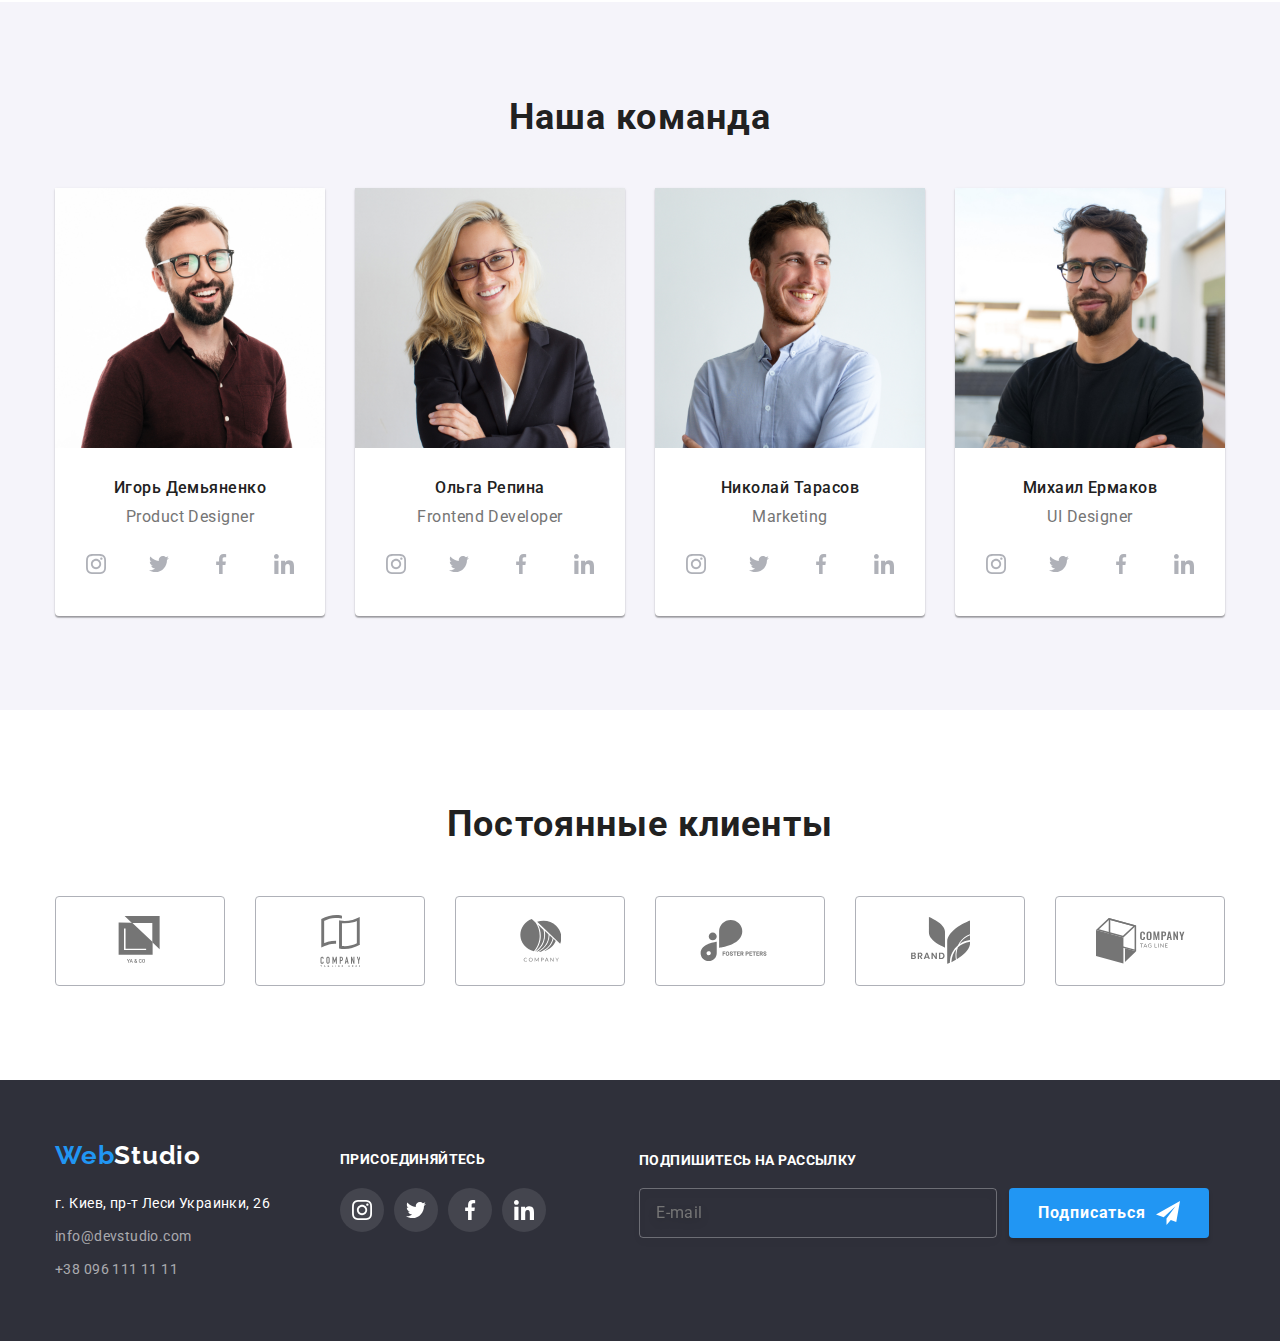
==== commit d726a190: "Переписан css на sass, добавляет архитектуру sass" ====
--- a/index.html
+++ b/index.html
@@ -102,7 +102,7 @@
               <div class="wrapper-examples">
            <img src="./img/pic1.jpg" alt="мужчина пишет код" width="370" height="294">
            <div class="overlay-examples">
-           <p class="text-overlay-examples">Десктопные приложения</p>
+           <p class="overlay-examples-text">Десктопные приложения</p>
           </div>
         </div>
             </li>
@@ -110,7 +110,7 @@
               <div class="wrapper-examples">
               <img src="./img/pic3.jpg" alt="кто-то держит смартфон" width="370" height="294">
               <div class="overlay-examples">
-                <p class="text-overlay-examples">Мобильные приложения</p>
+                <p class="overlay-examples-text">Мобильные приложения</p>
               </div>
             </div>
             </li>
@@ -118,7 +118,7 @@
               <div class="wrapper-examples">
               <img src="./img/pic2.jpg" alt="кто-то держит планшет" width="370" height="294">
               <div class="overlay-examples">
-                <p class="text-overlay-examples">Дизайнерские решения</p>
+                <p class="overlay-examples-text">Дизайнерские решения</p>
               </div>
             </div>
             </li>
@@ -131,7 +131,7 @@
           <div class="container">
           <h2 class="team-title">Наша команда </h2>
           <ul class="team-list">
-            <li class="teammate-item">
+            <li class="teammate">
           <img src="./img/teammate1.jpg" alt="игорь улыбается" width="270" height="260">
           <div class="description-container">
           <h3 class="teammate-name">Игорь Демьяненко</h3>
@@ -160,7 +160,7 @@
         </ul>
 </div>
             </li>
-            <li class="teammate-item">
+            <li class="teammate">
               <img src="./img/teammate2.jpg" alt="ольга улыбается" width="270" height="260">
               <div class="description-container">         
           <h3 class="teammate-name">Ольга Репина</h3>
@@ -189,7 +189,7 @@
           </ul>
           </div>
             </li>
-            <li class="teammate-item">
+            <li class="teammate">
               <img src="./img/teammate3.jpg" alt="николай улыбается" width="270" height="260">
               <div class="description-container">             
                <h3 class="teammate-name">Николай Тарасов</h3>
@@ -218,7 +218,7 @@
                </ul>
                </div>
             </li>
-            <li class="teammate-item">
+            <li class="teammate">
               <img src="./img/teammate4.jpg" alt="ольга улыбается" width="270" height="260">
               <div class="description-container">   
            <h3 class="teammate-name">Михаил Ермаков</h3>
@@ -301,7 +301,7 @@
 
       <!--FOOTER-->
       <footer class="footer">
-        <div class="container container-footer">
+        <div class="container footer-container">
           <div class="footer-contacts">
           <a class="logo webstudio" href="./index.html" aria-label="Logotype"><span class="logo-web">Web</span><span class="logo-footer">Studio</span></a>
           <address class="address">
--- a/css/main.min.css
+++ b/css/main.min.css
@@ -1,2 +1,2 @@
-body{color:red}
+.visually-hidden{position:absolute !important;clip:rect(1px 1px 1px 1px);clip:rect(1px, 1px, 1px, 1px);padding:0 !important;border:0 !important;height:1px !important;width:1px !important;overflow:hidden}*,*::before,*::after{margin:0;padding:0}body{font-family:"Roboto",sans-serif;font-style:normal}ul{list-style:none}a{text-decoration:none}img{display:block}.container{margin-left:auto;margin-right:auto;width:1200px;padding-right:15px;padding-left:15px}.backdrop{position:fixed;top:0;left:0;width:100%;height:100%;background-color:rgba(0,0,0,0.2);transition-duration:250ms;transition-timing-function:cubic-bezier(0.4, 0, 0.2, 1);overflow-y:auto}.backdrop.is-hidden{opacity:0;visibility:hidden;pointer-events:none}.modal{position:absolute;top:50%;left:50%;transform:translate(-50%, -50%);width:528px;height:581px;background-color:#fff;box-shadow:0px 1px 3px rgba(0,0,0,0.12),0px 1px 1px rgba(0,0,0,0.14),0px 2px 1px rgba(0,0,0,0.2);border-radius:4px;padding:40px}.modal-form{display:flex;flex-direction:column}.modal-form-title{margin-bottom:12px;font-family:"Roboto",sans-serif;font-style:normal;font-weight:700;font-size:20px;line-height:1.15;text-align:center;letter-spacing:0.03em;color:#212121}.modal-form-field{margin-bottom:10px;font-family:"Roboto",sans-serif;font-style:normal;font-weight:normal;font-size:12px;line-height:1.17;letter-spacing:0.01em;color:#757575}.modal-form-field-wrapper{display:block;position:relative}.modal-form-svg-icon{position:absolute;top:50%;transform:translateY(-50%);left:12px}.modal-form-input:focus+.modal-form-svg-icon{fill:#2196F3}.modal-form-input{display:block;width:100%;height:40px;padding-left:42px;background-color:#FFFFFF;transition-duration:250ms;transition-timing-function:cubic-bezier(0.4, 0, 0.2, 1);border:1px solid rgba(33,33,33,0.2);border-radius:4px}.modal-form-message{display:block;width:100%;padding:12px 16px;height:120px;border:1px solid rgba(33,33,33,0.2);border-radius:4px;resize:none;transition-duration:250ms;transition-timing-function:cubic-bezier(0.4, 0, 0.2, 1)}.modal-form-input:focus,.modal-form-message:focus{outline:none;border:1px solid #2196F3}.modal-form-policy-label{display:flex;align-items:center;margin-bottom:30px;font-style:normal;font-weight:400;font-size:14px;line-height:1.72;letter-spacing:0.03em;color:#757575;font-family:"Roboto",sans-serif}.modal-form-policy-label::before{content:"";display:inline-block;width:16px;height:15px;border:2px solid #212121;border-radius:4px;margin-right:8px;cursor:pointer}.modal-form-policy:checked+.modal-form-policy-label::before{background-image:url(../img/checked.svg);background-color:#2196F3;background-repeat:no-repeat;border-color:#2196F3}.modal-form-btn{align-self:flex-start;border:0px;border-radius:4px;padding:11px 32px;box-shadow:0px 4px 4px rgba(0,0,0,0.15);border-radius:4px;min-width:200px;font-weight:700;font-size:16px;line-height:1.88;align-items:center;letter-spacing:0.06em;color:#fff;background-color:#2196F3;cursor:pointer}.label-name{display:block;margin-bottom:4px}.textarea-field{margin-bottom:20px}.close-button{position:absolute;top:8px;right:8px;width:30px;height:30px;background-color:#FFFFFF;border:1px solid rgba(0,0,0,0.1);border-radius:50%;cursor:pointer;transition-duration:250ms;transition-timing-function:cubic-bezier(0.4, 0, 0.2, 1)}.close-button:hover,.close-button:focus{fill:#2196F3}.btn-wrapper{display:flex;justify-content:center}.check-link{text-decoration:underline}.social-list{display:flex;justify-content:space-evenly;padding:0;margin:0}.social-list-link{display:flex;justify-content:center;align-items:center;width:44px;height:44px;border-radius:50%;fill:#AFB1B8;transition-duration:250ms;transition-timing-function:cubic-bezier(0.4, 0, 0.2, 1)}.social-list-link:hover,.social-list-link:focus{background-color:#2196F3}.social-list-link:hover .social-svg,.social-list-link:focus .social-svg{fill:#ffffff}.header{display:block;height:80px;border-bottom:1px solid #ececec}.header .container{display:flex}.logo{font-family:"Raleway",sans-serif;font-weight:700;font-size:26px;line-height:1.20;letter-spacing:0.03em;color:#000000}.logo-web{color:#2196F3}.navigation{display:flex;align-items:center}.navigation-list{display:flex;margin-left:93px}.navigation-list-item{margin-right:50px;position:relative}.navigation-list-item:last-child{margin-right:0}.navigation-list-link{display:block;padding-bottom:32px;padding-top:32px;font-weight:500;font-size:14px;line-height:1.15;letter-spacing:0.02em;color:#212121;transition-duration:250ms;transition-timing-function:cubic-bezier(0.4, 0, 0.2, 1)}.navigation-list-link.current::after{content:"";display:block;width:100%;position:absolute;bottom:0;left:0;height:4px;background:#2196F3;border-radius:2px;color:#2196F3}.navigation-list-link:hover,.navigation-list-link:focus{color:#2196F3}.header-contacts{display:flex;align-items:center;margin-left:auto}.header-contacts-item{margin-right:40px}.header-contacts-item:last-child{margin-right:0}.envelope-svg{margin-right:10px;fill:currentcolor}.envelope-svg-svg:hover,.envelope-svg-svg:focus{fill:#2196F3}.smartphone-svg{margin-right:10px;fill:currentcolor}.smartphone-svg-svg:hover,.smartphone-svg-svg:focus{fill:#2196F3}.header-tel-link,.header-mail-link{display:flex;align-items:center;font-weight:500;font-size:14px;line-height:1,15;letter-spacing:0.02em;color:#757575;transition-duration:250ms;transition-timing-function:cubic-bezier(0.4, 0, 0.2, 1)}.header-tel-link:hover,.header-tel-link:focus,.header-mail-link:hover,.header-mail-link:focus{color:#2196F3}.overlay{height:600px;max-width:1600px;margin-left:auto;margin-right:auto;background-color:#C4C4C4;background-image:linear-gradient(to right, rgba(47,48,58,0.4), rgba(47,48,58,0.4)),url(../img/bground.jpg);background-repeat:no-repeat;background-size:cover;background-position:center}.hero{padding-top:200px;text-align:center}.hero-title{margin-bottom:30px;font-size:44px;line-height:1.37;text-align:center;letter-spacing:0.06em;font-weight:900;text-transform:uppercase;color:#fff}.hero-button{display:inline-block;border-radius:4px;padding:11px 32px;box-shadow:0px 4px 4px rgba(0,0,0,0.15);border-radius:4px;border:0px;min-width:200px;font-weight:700;font-size:16px;line-height:1.88;align-items:center;letter-spacing:0.06em;color:#fff;background-color:#2196F3;cursor:pointer}.features{padding-top:94px;padding-bottom:94px}.features-subtitle{margin-bottom:10px;font-weight:700;font-size:14px;line-height:1.50;letter-spacing:0.03em;text-transform:uppercase;color:#212121}.features-text{font-weight:400;font-size:14px;line-height:1.73;letter-spacing:0.03em;color:.features-text primary-text-color}.features-list{display:flex}.features-list-item{width:270px}.features-list-item:not(:last-child){margin-right:30px}.features-list-item::before{display:block;content:'';height:120px;background:#f5f4fa;border-radius:4px;margin-bottom:30px;background-repeat:no-repeat;background-position:center}.icon-1::before{background-image:url(../img/antenna.svg)}.icon-2::before{background-image:url(../img/clock.svg)}.icon-3::before{background-image:url(../img/diagram.svg)}.icon-4::before{background-image:url(../img/astronaut.svg)}.examples{padding-bottom:94px}.examples-list{display:flex;justify-content:space-between}.examples-titles{margin-bottom:50px;font-weight:700;font-size:36px;line-height:1.17;text-align:center;letter-spacing:0.03em;color:#212121}.wrapper-examples{position:relative}.overlay-examples{position:absolute;bottom:0;left:0;display:flex;width:100%;height:70px;background:rgba(47,48,58,0.8)}.overlay-examples-text{display:flex;justify-content:center;align-items:center;font-family:Roboto;font-style:normal;font-weight:bold;font-size:14px;line-height:1.142;text-align:center;letter-spacing:0.03em;text-transform:uppercase;color:#fff;margin:0 auto}.description-container{margin-top:30px;padding-bottom:30px}.team{padding-top:94px;padding-bottom:94px;background:#F5F4FA}.team-title{margin-bottom:50px;font-weight:700;font-size:36px;line-height:1.17;text-align:center;letter-spacing:0.03em;color:#212121}.team-list{display:flex;justify-content:space-between}.teammate{background:#FFFFFF;box-shadow:0px 1px 3px rgba(0,0,0,0.12),0px 1px 1px rgba(0,0,0,0.14),0px 2px 1px rgba(0,0,0,0.2);border-radius:0px 0px 4px 4px}.teammate h3{text-align:center}.teammate-name{margin-bottom:10px;font-weight:500;font-size:16px;line-height:1.19;letter-spacing:0.03em;color:#212121}.teammate-position{margin-bottom:16px;font-weight:400;font-size:16px;line-height:1.19;letter-spacing:0.03em;text-align:center;color:#757575}.clients-section{padding-bottom:94px;padding-top:94px}.clients-title{font-weight:bold;font-size:36px;line-height:1.16;letter-spacing:0.03em;color:#212121;text-align:center;margin:0px;padding:0px;margin-bottom:50px}.clients-list{display:flex;justify-content:space-between;margin:0px;padding:0px}.clients-item{Width:170px;Height:90px}.clients-link{display:flex;justify-content:center;align-items:center;Width:170px;Height:90px;color:#757575;border:1px solid #AFB1B8;border-radius:4px;transition-duration:250ms;transition-timing-function:cubic-bezier(0.4, 0, 0.2, 1)}.clients-link:hover,.clients-link:focus{border:1px solid #2196F3;border-radius:4px;color:#2196F3}.clients-icon{fill:currentcolor}.footer{background-color:#2F303A;display:flex}.footer-container{display:flex;margin-left:auto;margin-right:auto;padding-bottom:60px;padding-top:60px}.footer-contacts{margin-right:70px}.logo-footer{color:#FFFFFF}.webstudio{display:block;margin-bottom:20px}.address{font-style:normal;font-weight:400;font-size:14px;line-height:1.72;letter-spacing:0.03em;color:#fff}.address-footer-item:not(:last-child){margin-bottom:9px}.footer-mail-link{font-weight:400;font-size:14px;line-height:1.72;letter-spacing:0.03em;color:rgba(255,255,255,0.6)}.footer-tel-link{font-weight:400;font-size:14px;line-height:1.72;letter-spacing:0.03em;color:rgba(255,255,255,0.6)}.footer-connections h2{margin:0;padding:0;padding-top:12px;margin-bottom:20px;font-weight:bold;font-size:14px;line-height:1.14;letter-spacing:0.03em;text-transform:uppercase;color:#fff}.social-list-footer{display:flex;justify-content:space-evenly;padding:0;margin:0}.social-link-footer{display:flex;justify-content:center;align-items:center;width:44px;height:44px;border-radius:50%;background-color:rgba(255,255,255,0.1);fill:#fff;transition-duration:250ms;transition-timing-function:cubic-bezier(0.4, 0, 0.2, 1)}.social-link-footer:hover,.social-link-footer:focus{background-color:#2196F3}.item-link-footer:not(:last-child){margin-right:10px}.subscribe{margin-left:93px}.subscribe-form{display:flex}.subscribe-title{padding-top:12px;margin-bottom:20px;font-style:normal;font-weight:700;font-size:14px;line-height:1.15;letter-spacing:0.03em;text-transform:uppercase;color:#fff;font-family:"Roboto",sans-serif}.subscribe-input{width:358px;height:50px;padding-left:16px;margin-right:12px;border:1px solid rgba(255,255,255,0.3);filter:drop-shadow(0px 4px 4px rgba(0,0,0,0.15));background-color:transparent;border-radius:4px;font-family:Roboto;font-style:normal;font-weight:400;font-size:16px;line-height:1.25;letter-spacing:0.03em;color:rgba(255,255,255,0.6)}.subscribe-btn{display:flex;align-items:center;justify-content:center;width:200px;height:50px;background:#2196F3;box-shadow:0px 4px 4px rgba(0,0,0,0.15);border-radius:4px;border:0px;cursor:pointer;font-family:"Roboto",sans-serif;font-style:normal;font-weight:700;font-size:16px;line-height:1.875;letter-spacing:0.06em;color:#FFFFFF}.subscribe-btn::after{content:"";width:24px;height:24px;margin-left:10px;background-image:url(../img/send.svg);background-size:contain}
 /*# sourceMappingURL=main.min.css.map */